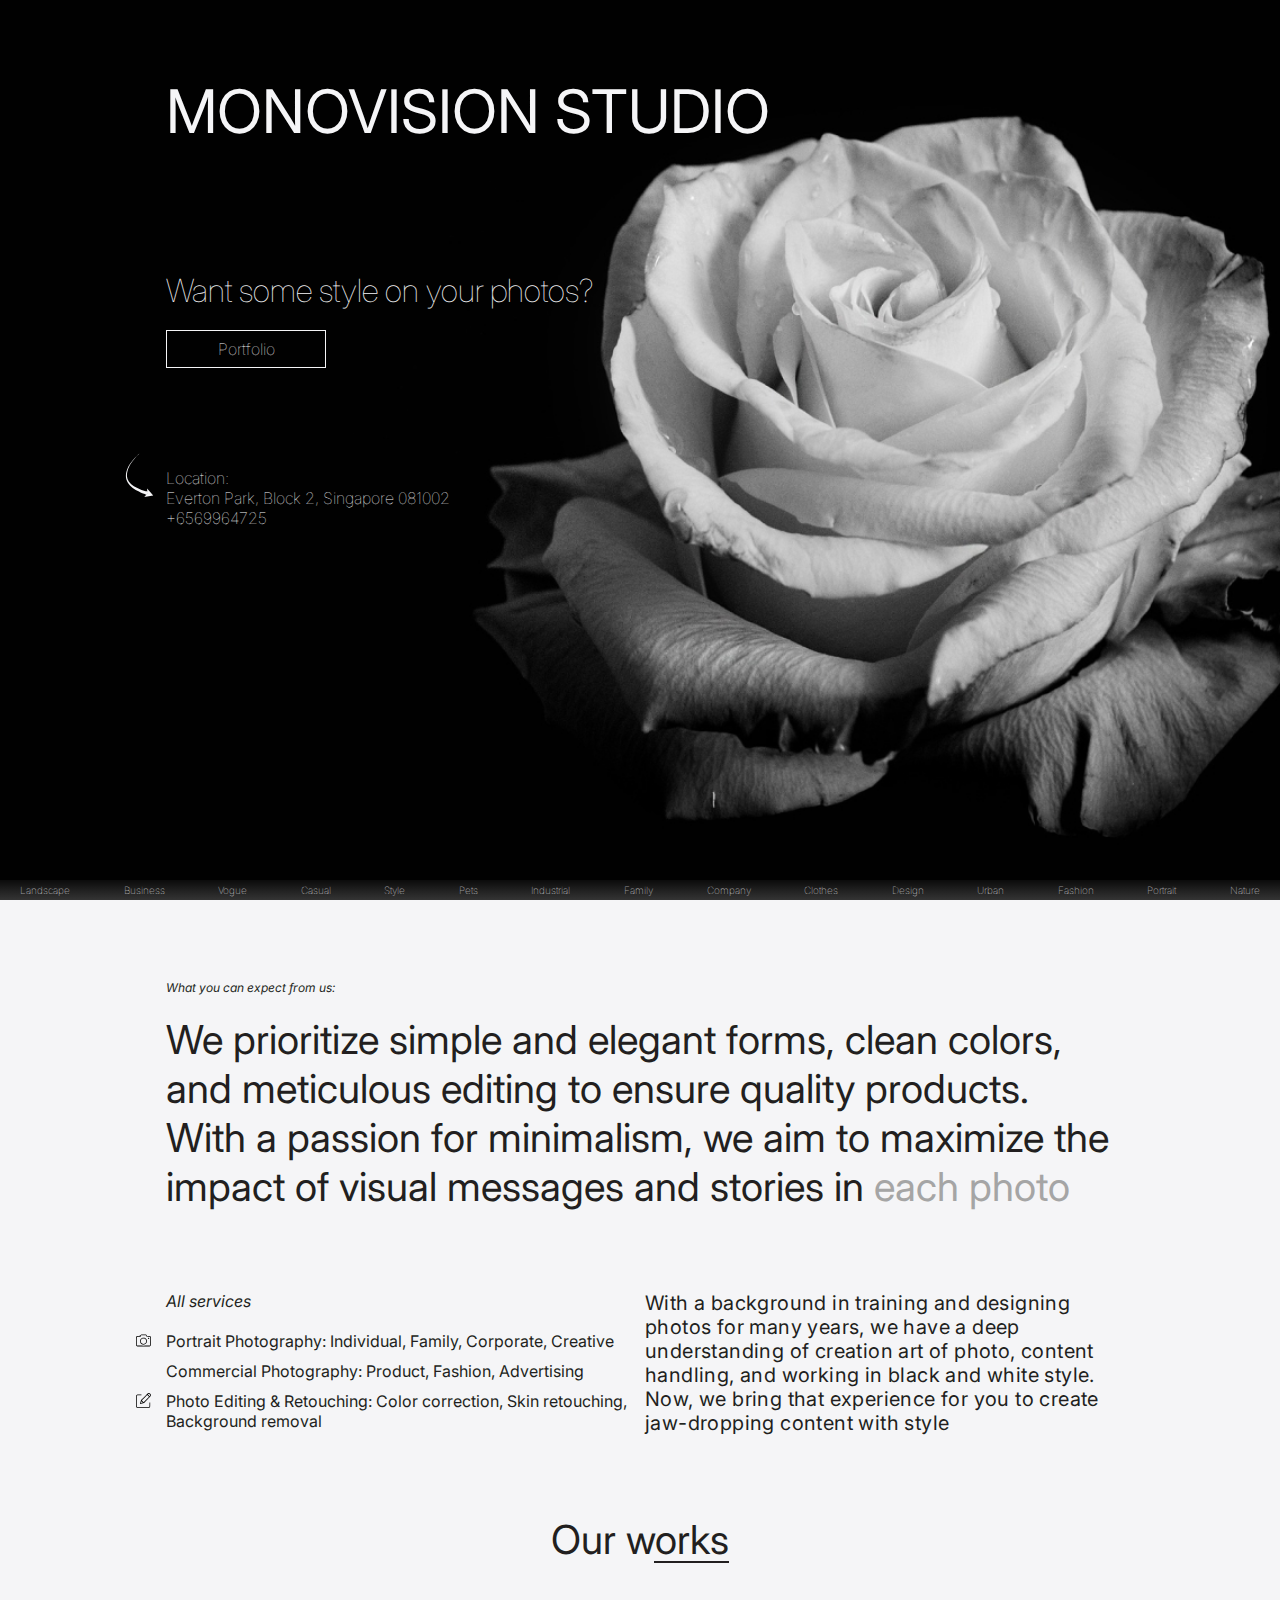
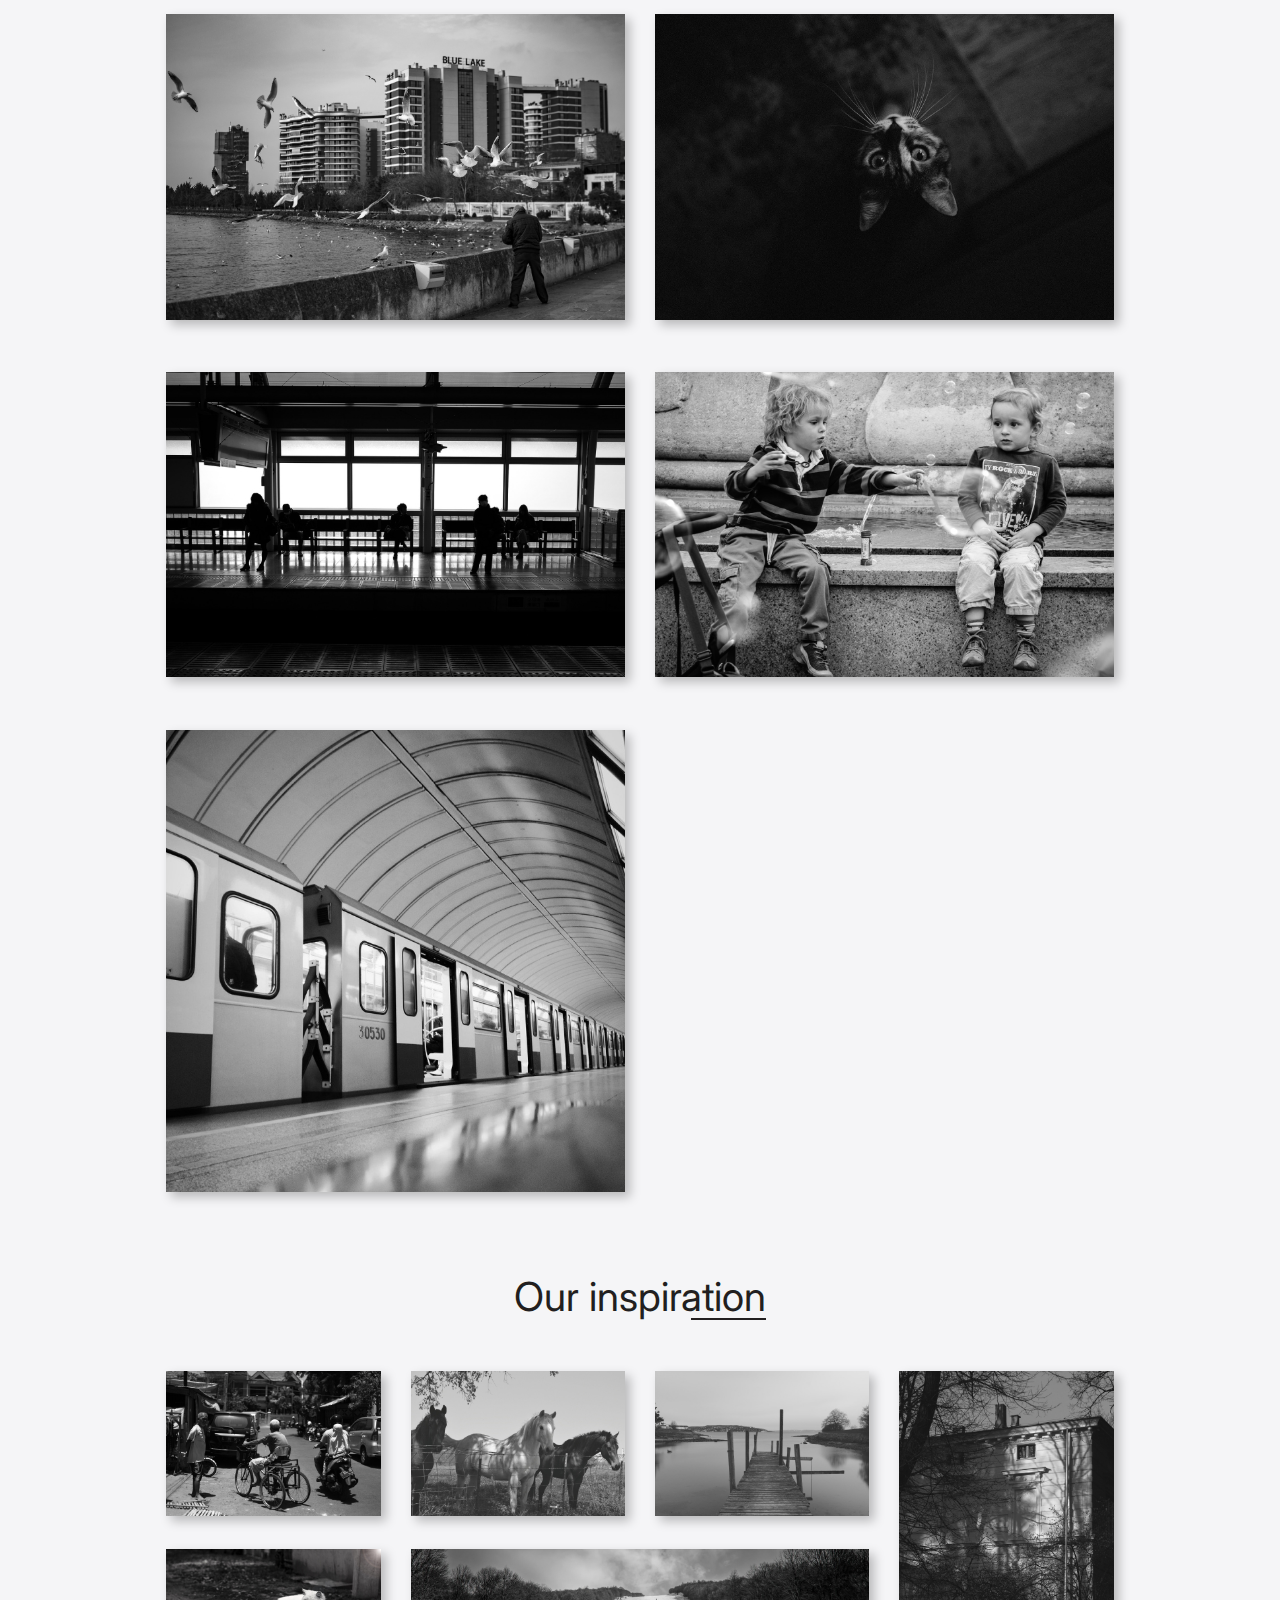
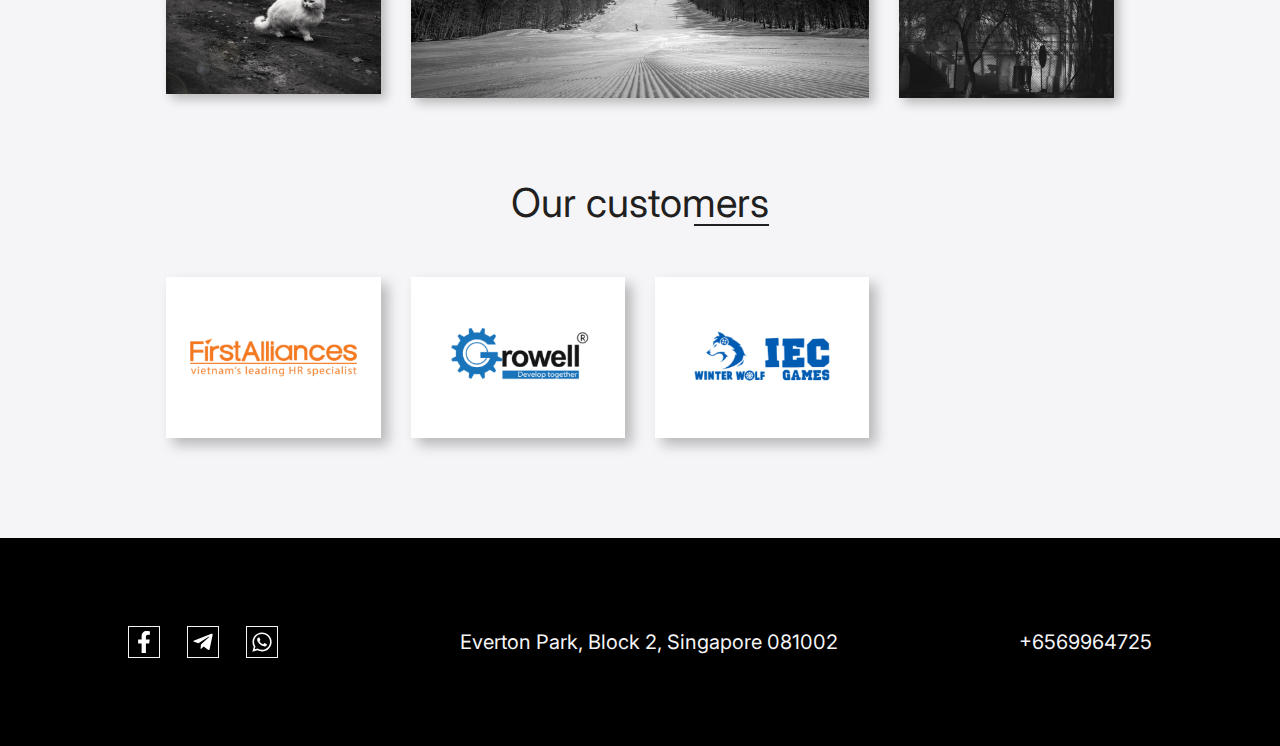
==== Project/src/index.html @ eedaa1f7 "initial commit" ====
<!DOCTYPE html>
<html lang="en">

<head>
	<meta charset="UTF-8" />
	<meta name="viewport" content="width=device-width, initial-scale=1.0" />
	<meta name="description" content="Website for Monovision Studio" />
	<meta name="author" content="Awesome student" />
	<title>Monovision Studio</title>
	<link rel="icon" type="image/x-icon" href="favicon.ico">
	<link rel="stylesheet" href="css/modern-normalize.min.css" />
	<link
		href="https://fonts.googleapis.com/css2?family=Inter:ital,opsz,wght@0,14..32,100..900;1,14..32,100..900&display=swap"
		rel="stylesheet" />
	<link rel="stylesheet"
		href="https://fonts.googleapis.com/css2?family=Material+Symbols+Outlined:opsz,wght,FILL,GRAD@24,400,0,0&icon_names=search" />
		<link rel="stylesheet" href="css/fontello.css">
	<link rel="stylesheet" href="css/style.css" />
</head>

<body>
	<main>
		<section class="promo">
			<div class="container">
				<h1 class="promo__title">Monovision Studio</h1>
				<h2 class="promo__subtitle">Want some style on your photos?</h2>
				<a href="#portfolio" class="btn">Portfolio</a>
				<div class="promo__address">
					Location:
					<address>Everton Park, Block 2, Singapore 081002</address>
					<a href="tel:+6569964725">+6569964725</a>
				</div>
			</div>
			<ul class="keywords">
				<li>Landscape</li>
				<li>Business</li>
				<li>Vogue</li>
				<li>Casual</li>
				<li>Style</li>
				<li>Pets</li>
				<li>Industrial</li>
				<li>Family</li>
				<li>Company</li>
				<li>Clothes</li>
				<li>Design</li>
				<li>Urban</li>
				<li>Fashion</li>
				<li>Portrait</li>
				<li>Nature</li>
			</ul>
		</section>
		<section class="about">
			<div class="container">
				<h2 class="about__title">What you can expect from us:</h2>
				<p class="about__text">We prioritize simple and elegant forms, clean colors, and meticulous editing to
					ensure quality products. With a passion for minimalism, we aim to maximize the impact of visual
					messages
					and stories in <span>each photo</span></p>
				<div class="services">
					<div class="services__items">
						<div class="services__item-subtitle">All services</div>
						<ul>
							<li>Portrait Photography: Individual, Family, Corporate, Creative</li>
							<li>Commercial Photography: Product, Fashion, Advertising</li>
							<li>Photo Editing & Retouching: Color correction, Skin retouching, Background removal</li>
						</ul>
					</div>
					<p class="services__text">
						With a background in training and designing photos for many years, we have a deep understanding
						of
						creation art of
						photo, content handling, and working in black and white style.
						<br>Now, we bring that experience for you to create jaw-dropping content with style
					</p>
				</div>
			</div>
		</section>
		<section id="portfolio" class="works">
			<div class="container">
				<h2 class="title"><span>Our works</span></h2>
				<div class="works__grid">
					<img src="img/works/bridge.jpg" alt="Bridge">
					<img src="img/works/cat.jpg" alt="Cat">
					<img src="img/works/train.jpg" alt="Train">
					<img src="img/works/children.jpg" alt="Children">
					<img src="img/works/underground.jpg" alt="Underground">
				</div>
			</div>
		</section>
		<section class="inspiration">
			<div class="container">
				<h2 class="title"><span>Our inspiration</span></h2>
				<div class="inspiration__grid">
					<img src="img/inspiration/man.jpg" alt="Man" id="man">
					<img src="img/inspiration/horses.jpg" alt="Horses" id="horses">
					<img src="img/inspiration/bridge.jpg" alt="Bridge" id="bridge">
					<img src="img/inspiration/tenement.jpg" alt="Tenement" id="tenement">
					<img src="img/inspiration/cat.jpg" alt="Cat" id="cat">
					<img src="img/inspiration/sky.jpg" alt="Sky" id="sky">

				</div>
			</div>
		</section>
		<section class="customers">
			<div class="container">
				<h2 class="title"><span>Our customers</span></h2>
				<div class="customers__logoes">
					<img src="logo/logo-first-alliances.jpg" alt="First Alliances">
					<img src="logo/logo-growell.jpg" alt="Growell">
					<img src="logo/logo-iec-winter-wolf.jpg" alt="IEC Winter Wolf">
				</div>
			</div>
		</section>
		<footer>
			<ul class="footer__img">
				<li><a href="#"><img src="icons/facebook.svg" alt="Facebook"></a></li>
				<li><a href="#"><img src="icons/tg.svg" alt="Telegram"></a></li>
				<li><a href="#"><img src="icons/whatsapp.svg" alt="WhatsApp"></a></li>
				

			</ul>
			<address>Everton Park, Block 2, Singapore 081002</address>
			<a href="tel:+6569964725" id="tel">+6569964725</a>
		</footer>
	</main>
</body>

</html>
---- Project/src/css/fontello.css ----
@font-face {
  font-family: 'fontello';
  src: url('../font/fontello.eot?97810196');
  src: url('../font/fontello.eot?97810196#iefix') format('embedded-opentype'),
       url('../font/fontello.woff2?97810196') format('woff2'),
       url('../font/fontello.woff?97810196') format('woff'),
       url('../font/fontello.ttf?97810196') format('truetype'),
       url('../font/fontello.svg?97810196#fontello') format('svg');
  font-weight: normal;
  font-style: normal;
}
/* Chrome hack: SVG is rendered more smooth in Windozze. 100% magic, uncomment if you need it. */
/* Note, that will break hinting! In other OS-es font will be not as sharp as it could be */
/*
@media screen and (-webkit-min-device-pixel-ratio:0) {
  @font-face {
    font-family: 'fontello';
    src: url('../font/fontello.svg?97810196#fontello') format('svg');
  }
}
*/
[class^="icon-"]:before, [class*=" icon-"]:before {
  font-family: "fontello";
  font-style: normal;
  font-weight: normal;
  speak: never;

  display: inline-block;
  text-decoration: inherit;
  width: 1em;
  margin-right: .2em;
  text-align: center;
  /* opacity: .8; */

  /* For safety - reset parent styles, that can break glyph codes*/
  font-variant: normal;
  text-transform: none;

  /* fix buttons height, for twitter bootstrap */
  line-height: 1em;

  /* Animation center compensation - margins should be symmetric */
  /* remove if not needed */
  margin-left: .2em;

  /* you can be more comfortable with increased icons size */
  /* font-size: 120%; */

  /* Font smoothing. That was taken from TWBS */
  -webkit-font-smoothing: antialiased;
  -moz-osx-font-smoothing: grayscale;

  /* Uncomment for 3D effect */
  /* text-shadow: 1px 1px 1px rgba(127, 127, 127, 0.3); */
}

.icon-facebook:before { content: '\f09a'; } /* '' */
.icon-whatsapp:before { content: '\f232'; } /* '' */
.icon-telegram:before { content: '\f2c6'; } /* '' */
---- Project/src/css/style.css ----
h1,
h2,
h3,
h4,
h5,
figure,
p,
ol,
ul {
	margin: 0;
}

ol[role="list"],
ul[role="list"] {
	list-style: none;
	padding-inline: 0;
}

h1,
h2,
h3,
h4,
h5 {
	font-size: inherit;
	font-weight: inherit;
}

img {
	display: block;
	max-inline-size: 100%;
}

:root {
	--light-color: #f5f5f7;
	--dark-color: #221f20;
	--container-padding-inline: 13%;
	--footer-padding-inline: 10%;
	@media (max-width: 768px) {
		--container-padding-inline: 6%;
		--footer-padding-inline: 6%;
	}
	@media (max-width: 576px) {
		--container-padding-inline: 15px;
		--footer-padding-inline: 15px;
	}
}

html {
	font-family: "Inter", sans-serif;
	scroll-behavior: smooth;
}

.container {
	padding: 0 var(--container-padding-inline);
}

.title {
	color: var(--dark-color, #221f20);
	text-align: center;
	font-size: 40px;
	font-weight: 400;
	line-height: normal;
	span {
		position: relative;
	}
	span::after {
		content: '';
		display: block;
		position: absolute;
		width: 75px;
		height: 2px;
		background-color: var(--dark-color, #000000);
		right: 0;
		bottom: 1px;
	}
	@media (max-width: 768px) {
		font-size: 36px;
	}
	@media (max-width: 675px) {
		font-size: 24px;
	}
}

.promo {
	position: relative;
	min-height: 100vh;
	background: url(../img/main_bg.jpg) center center / cover no-repeat;
	padding-top: 75px;
	@media (max-width: 768px) {
		& {
			background-image: url(../img/tablet_bg.jpg);
		}
	}
		@media (max-width: 576px) {
			min-height: 500px;
			padding-top: 50px;
		}
}

.promo__title {
	color: var(--light-color, #F5F5F7);
	font-size: 60px;
	font-weight: 400;
	line-height: normal;
	text-transform: uppercase;
	@media (max-width: 768px) {
		font-size: 48px;
	}
	@media (max-width: 576px) {
		font-size: 26px;
	}
}

.promo__subtitle {
	margin-top: 124px;
	color: var(--light-color, #F5F5F7);
	font-size: 32px;
	font-weight: 100;
	line-height: normal;
	@media (max-width: 768px) {
		& {
			margin-top: 80px;
		}
	}
	@media (max-width: 576px) {
		margin-top: 30px;
		font-size: 16px;
	}
}

.btn {
	display: flex;
	justify-content: center;
	align-items: center;
	text-decoration: none;
	margin-top: 20px;
	width: 160px;
	padding: 3px 10px;
	min-height: 38px;
	border: 1px solid var(--light-color, #F5F5F7);
	background: rgba(217, 217, 217, 0);
	color: var(--light-color, #F5F5F7);
	font-size: 16px;
	font-weight: 100;
	line-height: normal;
	cursor: pointer;
	transition: all 0.3s ease-out;
	@media (max-width: 576px) {
	font-size: 14px;
	width: 120px;
	min-height: 30px;
	}
}

.btn:hover {
	box-shadow: 5px 5px 10px 0px #FFFFFF9E;
	font-weight: 500;
}

.promo__address {
	position: relative;
	color: var(--light-color, #F5F5F7);
	margin-top: 100px;
	font-size: 16px;
	font-weight: 100;
	line-height: normal;

	address {
		font-style: normal;
	}

	a {
		color: var(--light-color, #F5F5F7);
		text-decoration: none;
	}

	&::before {
		content: '';
		display: block;
		position: absolute;
		left: -45px;
		top: -17px;
		width: 40px;
		height: 49px;
		background: url(../icons/arrow.svg) center center / cover no-repeat;
	}
	@media (max-width: 768px) {
		& {
			margin-top: 80px;
		}
		&::before {
			left: -40px;
		}
	}
		@media (max-width: 750px) {
		&::before {
			display: none;
		}
		}
		@media (max-width: 576px) {
			margin-top: 233px;
		}
}

.keywords {
	display: flex;
	justify-content: space-between;
	align-items: center;
	position: absolute;
	bottom: 0;
	padding: 0 360px;
	width: 100%;
	height: 20px;
	background: linear-gradient(180deg,
			rgba(255, 255, 255, 0.04) 0%,
			rgba(255, 255, 255, 0.12) 50%,
			rgba(255, 255, 255, 0.2) 100%);

	li {
		color: var(--light-color, #F5F5F7);
		list-style-type: none;
		font-size: 10px;
		font-weight: 100;
		line-height: normal;
	}
	@media (max-width: 1440px) {
		& {
			padding: 0 20px;
		}
	}
		@media (max-width: 768px) {
			& li {
				display: none;
			}
			& li:nth-child(-n+9) {
				display: list-item;
			}
		}
		@media (max-width: 576px) {
			& {
				margin-top: 10px;
			}
			& li:nth-last-child(-n + 11) {
				display: none;
			}
		}
}

.about {
	padding-top: 80px;
	background-color: var(--light-color, #F5F5F7);
	@media (max-width: 376px) {
		padding-top: 50px;
	}
}

.about__title {
	color: var(--dark-color, #221f20);
	font-size: 12px;
	font-style: italic;
	font-weight: 400;
	line-height: normal;
}

.about__text {
	width: 1100px;
	color: var(--dark-color, #221f20);
	margin-top: 20px;
	font-size: 40px;
	font-weight: 400;
	line-height: normal;

	span {
		color: #A5A5A5;
	}
	@media (max-width: 1440px) {
		width: 100%;
	}
	@media (max-width: 768px) {
		font-size: 24px;
	}
	@media (max-width: 376px) {
		font-size: 16px;
	}
}

.services {
	display: flex;
	column-gap: 10px;
	margin-top: 80px;
	@media (max-width: 768px) {
		margin-top: 40px;
		display: block;
	}
	@media (max-width: 376px) {
		margin-top: 20px;
		display: block;
	}
}

.services__items {
	width: 50%;

	ul {
		margin-top: 20px;
		padding: 0;

		li {
			position: relative;
			color: var(--dark-color, #221f20);
			list-style-type: none;
			margin-top: 10px;
			font-size: 16px;
			font-weight: 400;
			line-height: normal;

			&:first-child::before {
				content: '';
				display: block;
				position: absolute;
				width: 15px;
				height: 15px;
				background: url(../icons/camera.svg) center center / cover no-repeat;
				left: -30px;
				top: 2px;
			}
			&:nth-child(3)::before {
				content: '';
				display: block;
				position: absolute;
				width: 15px;
				height: 15px;
				background: url(../icons/edit.svg) center center / cover no-repeat;
				left: -30px;
				top: 2px;
			}
		}
	}
	@media (max-width: 768px) {
		width: 100%;
	}
	@media (max-width: 376px) {
		& ul li {
			margin-top: 5px;
			font-size: 14px;
		}
	}
}

.services__item-subtitle {
	color: var(--dark-color, #221f20);
	font-size: 16px;
	font-style: italic;
	font-weight: 400;
	line-height: normal;
	@media (max-width: 376px) {
			font-size: 12px;
		}
}

.services__text {
	width: 50%;
	color: var(--dark-color, #221f20);
	font-size: 20px;
	font-weight: 400;
	line-height: normal;
	letter-spacing: 0.4px;
	transition: all 0.5s;
	@media (max-width: 768px) {
		margin-top: 40px;
		width: 100%;
	}
	@media (max-width: 376px) {
		margin-top: 20px;
		font-size: 12px;
	}
}

.services__text::selection {
	background-color: #000000;
	color: var(--light-color);
}

.works {
	padding-top: 80px;
	background-color: var(--light-color, #F5F5F7);
	@media (max-width: 768px) {
		padding-top: 50px;
	}
}

.works__grid {
	display: grid;
	grid-template-columns: 1fr 1fr;
	grid-template-rows: repeat(2, 1fr) 1.5fr;
	column-gap: 30px;
	row-gap: 50px;
	margin-top: 50px;
	img {
		width: 100%;
		box-shadow: 5px 5px 10px 0px #00000040;
	}
	@media (max-width: 768px) {
		margin-top: 40px;
		column-gap: 20px;
		row-gap: 30px;
	}
	@media (max-width: 576px) {
	grid-template-columns: 1fr;
	grid-template-rows: repeat(4, 1fr) 1.5fr;
	column-gap: 0px;
	row-gap: 30px;
	}
}

.inspiration {
	padding-top: 80px;
	background-color: var(--light-color, #F5F5F7);
	@media (max-width: 768px) {
		padding-top: 50px;
	}
}

.inspiration__grid {
	margin-top: 50px;
	display: grid;
	grid-template-columns: repeat(4, 1fr);
	grid-template-rows: repeat(2, 1fr);
	gap: 30px;

	img {
		box-shadow: 5px 5px 10px 0px #00000040;
	}
	@media (max-width: 768px) {
		margin-top: 40px;
		grid-template-columns: repeat(2, 1fr);
		grid-template-rows: repeat(4, 1fr);
		column-gap: 20px;
		#tenement {
				grid-column: 2/3;
				grid-row: 2/4;
				height: 100%;
			}
		
			#sky {
				grid-row: 4/5;
				grid-column: 1/3;
			}
		
			#bridge {
				grid-row: 2/3;
			}
		
			#cat {
				grid-row: 3/4;
			}
	}
	@media (max-width: 576px) {
		& {
			grid-template-columns: 1fr;
			grid-template-rows: 1fr 1fr 1fr 2fr 1fr 0.5fr;
			#horses {
				grid-row: 2/3;
			}
			#man {
				grid-row: 1/2;
			}
			#bridge {
				grid-row: 3/4;
			}
			#tenement {
				grid-row: 4/5;
				grid-column: 1/2;
			}
			#cat {
				grid-row: 5/6;
			}
			#sky {
				grid-row: 6/7;
				grid-column: 1/2;
				object-fit: cover;
				align-self: start;
			}
		}
		& img {
			width: 100%;
			height: 100%;;
		}
	}
}

#tenement {
	grid-row: 1/3;
	grid-column: 4/5;
	height: 100%;
}

#sky {
	grid-column: 2/4;
}

.customers {
	padding-top: 80px;
	padding-bottom: 100px;
	background-color: var(--light-color, #F5F5F7);
	@media (max-width: 768px) {
		padding-top: 50px;
		padding-bottom: 50px;
	}
}

.customers__logoes {
	display: flex;
	margin-top: 50px;
	column-gap: 30px;
	row-gap: 30px;
	flex-wrap: wrap;
	img {
		width: calc((100% - 90px) / 4);
		box-shadow: 7px 7px 12px 0px #00000040;
	}
	@media (max-width: 768px) {
		row-gap: 20px;
	}
	@media (max-width: 576px) {
		& {
		margin-top: 30px;
		row-gap: 20px;
		justify-content: space-between;
		}
		& img {
			width: calc((100% - 30px) / 2);
		}
	}

}

footer {
	padding: 88px var(--footer-padding-inline);
	background: #000000;
	display: flex;
	align-items: center;
	justify-content: space-between;
	address {
		color: var(--light-color,#F5F5F7);
		font-weight: 400;
		font-size: 20px;
		line-height: 24.2px;
		letter-spacing: 0%;
		font-style: normal;
	}
		a {
			color: var(--light-color, #F5F5F7);
			text-decoration: none;
			font-weight: 400;
			font-size: 20px;
			line-height: 24.2px;
			letter-spacing: 0%;
			font-style: normal;
		}

	@media (max-width: 768px) {
		& {
		display: flex;
		flex-direction: column;
		align-items: flex-start;
		padding-top: 30px;
		padding-bottom: 40px;
		}
		& address {
			margin-top: 30px;
			font-size: 16px;
		}
		& #tel {
			display: block;
			margin-top: 30px;
			font-size: 16px;
		}
	}
	@media (max-width: 576px) {
		& {
		align-items: center;
		justify-content: center;
		}
		& address {
			order: 2;
		}
		& #tel {
			order: 1;
		}
	}	
}

.footer__img {
	display: flex;
	column-gap: 30px;
	li {
		width: 32px;
		height: 32px;
		list-style: none;
		border: 1px solid var(--light-color, #F5F5F7);

		a {
			display: flex;
			justify-content: center;
			align-items: center;
			width: 100%;
			height: 100%;			
		}
	}
	&  {
		padding: 0;
		column-gap: 27px;
	}
}
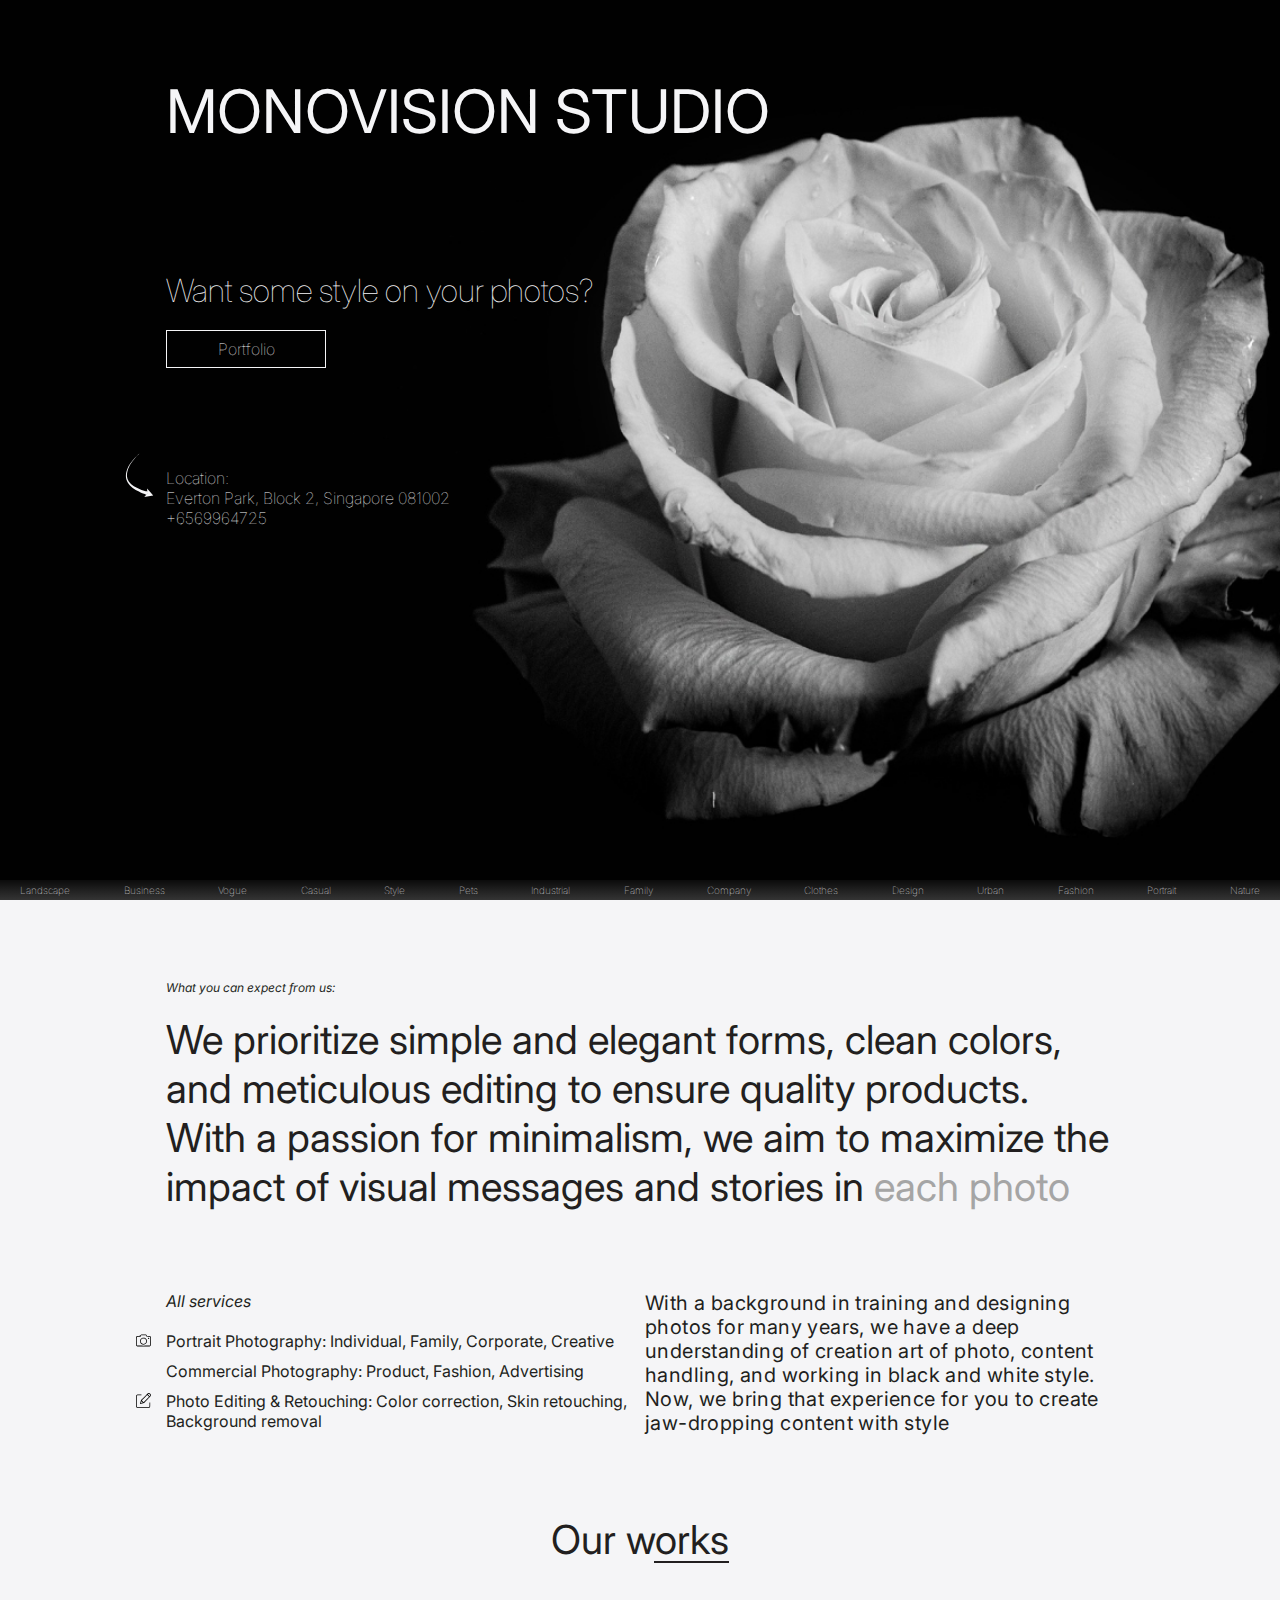
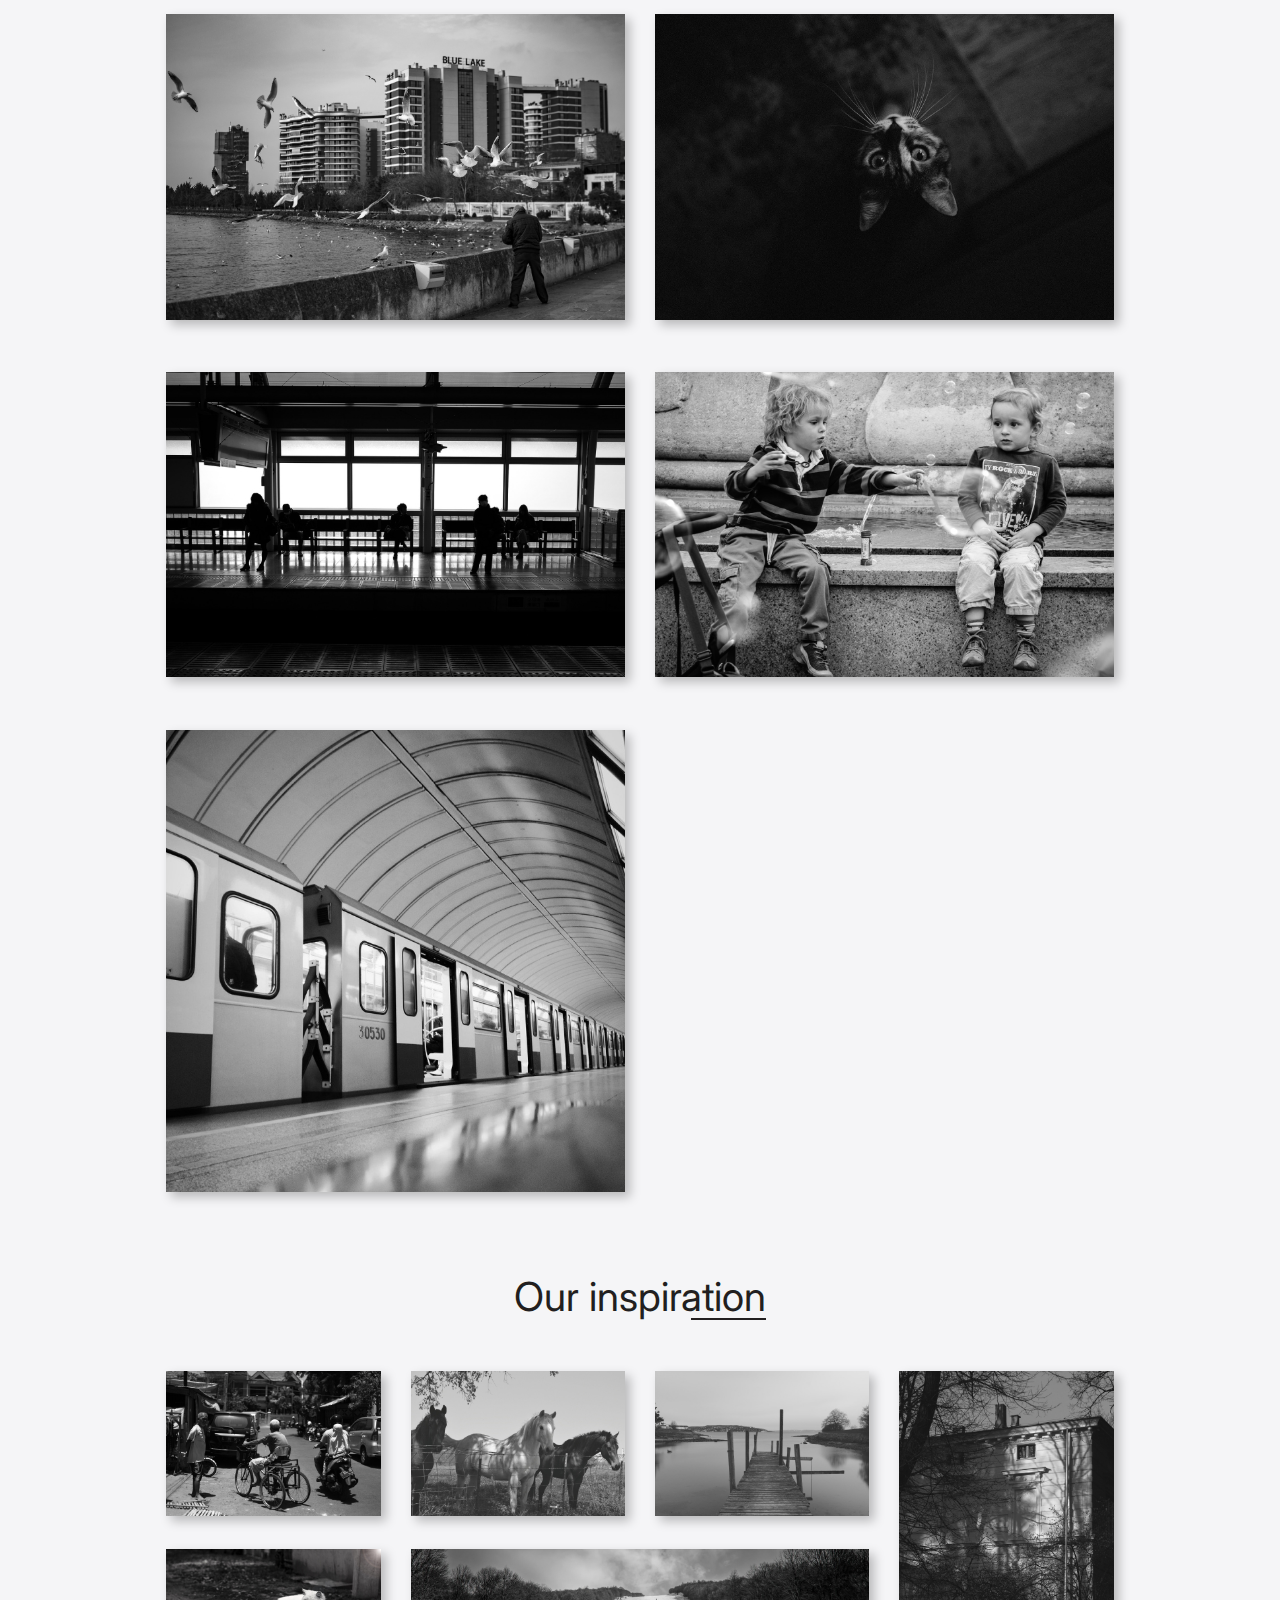
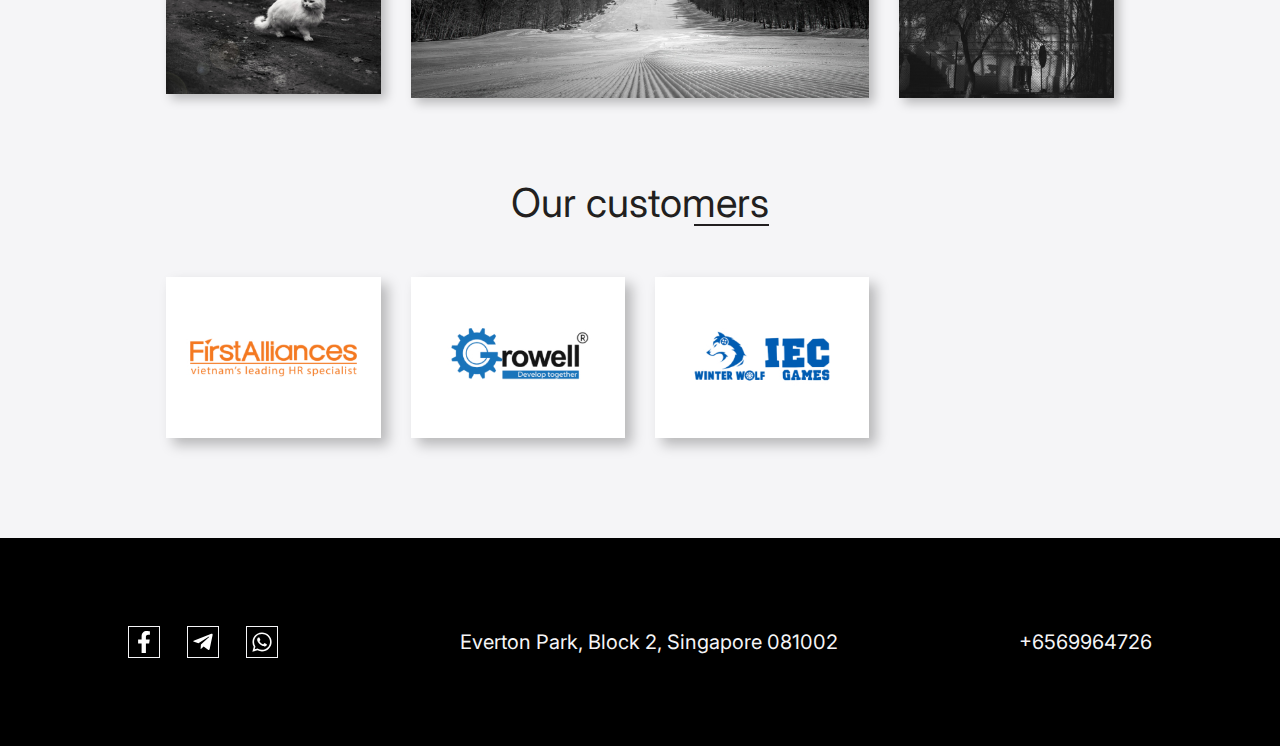
==== commit 82a3e79c: "Change tel number" ====
--- a/Project/src/index.html
+++ b/Project/src/index.html
@@ -6,7 +6,7 @@
 	<meta name="viewport" content="width=device-width, initial-scale=1.0" />
 	<meta name="description" content="Website for Monovision Studio" />
 	<meta name="author" content="Awesome student" />
-	<title>Monovision Studio</title>
+	<title>Monovision studio</title>
 	<link rel="icon" type="image/x-icon" href="favicon.ico">
 	<link rel="stylesheet" href="css/modern-normalize.min.css" />
 	<link
@@ -22,7 +22,7 @@
 	<main>
 		<section class="promo">
 			<div class="container">
-				<h1 class="promo__title">Monovision Studio</h1>
+				<h1 class="promo__title">Monovision studio</h1>
 				<h2 class="promo__subtitle">Want some style on your photos?</h2>
 				<a href="#portfolio" class="btn">Portfolio</a>
 				<div class="promo__address">
@@ -120,7 +120,7 @@
 
 			</ul>
 			<address>Everton Park, Block 2, Singapore 081002</address>
-			<a href="tel:+6569964725" id="tel">+6569964725</a>
+			<a href="tel:+6569964726" id="tel">+6569964726</a>
 		</footer>
 	</main>
 </body>
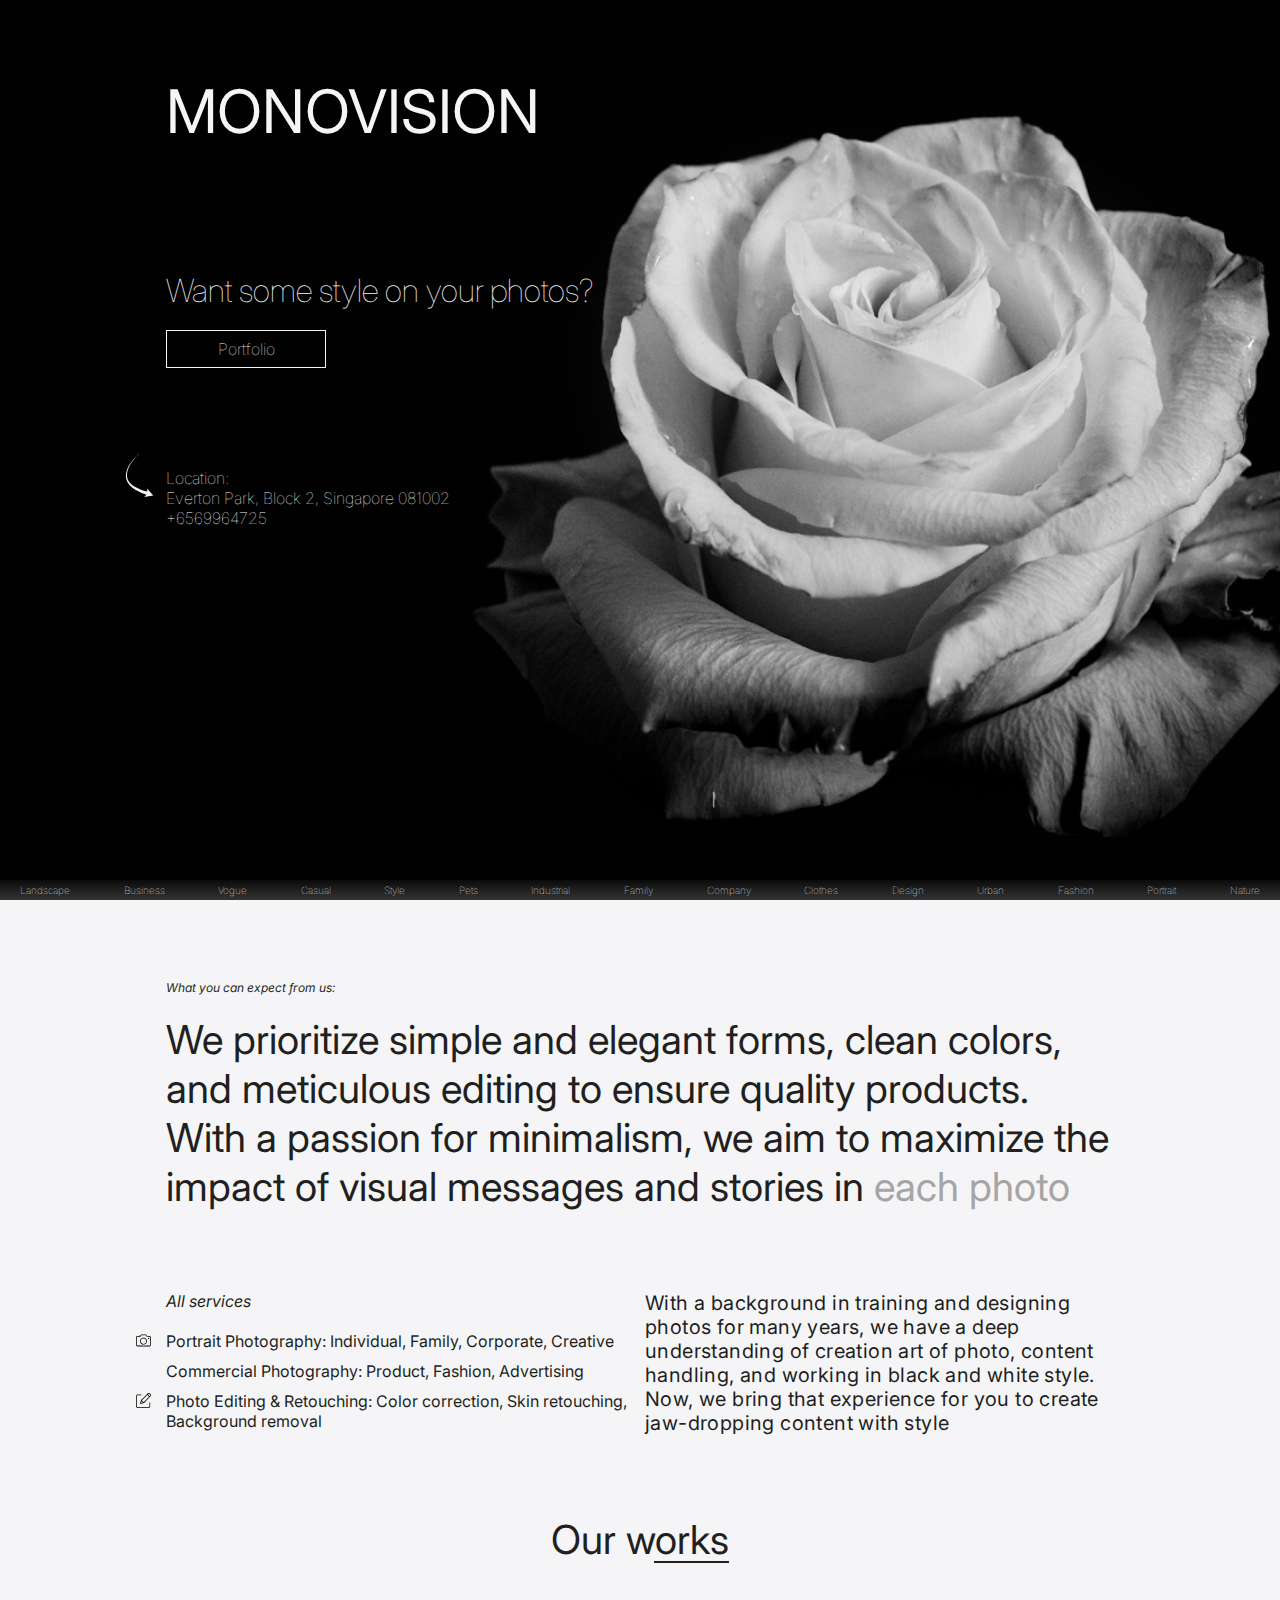
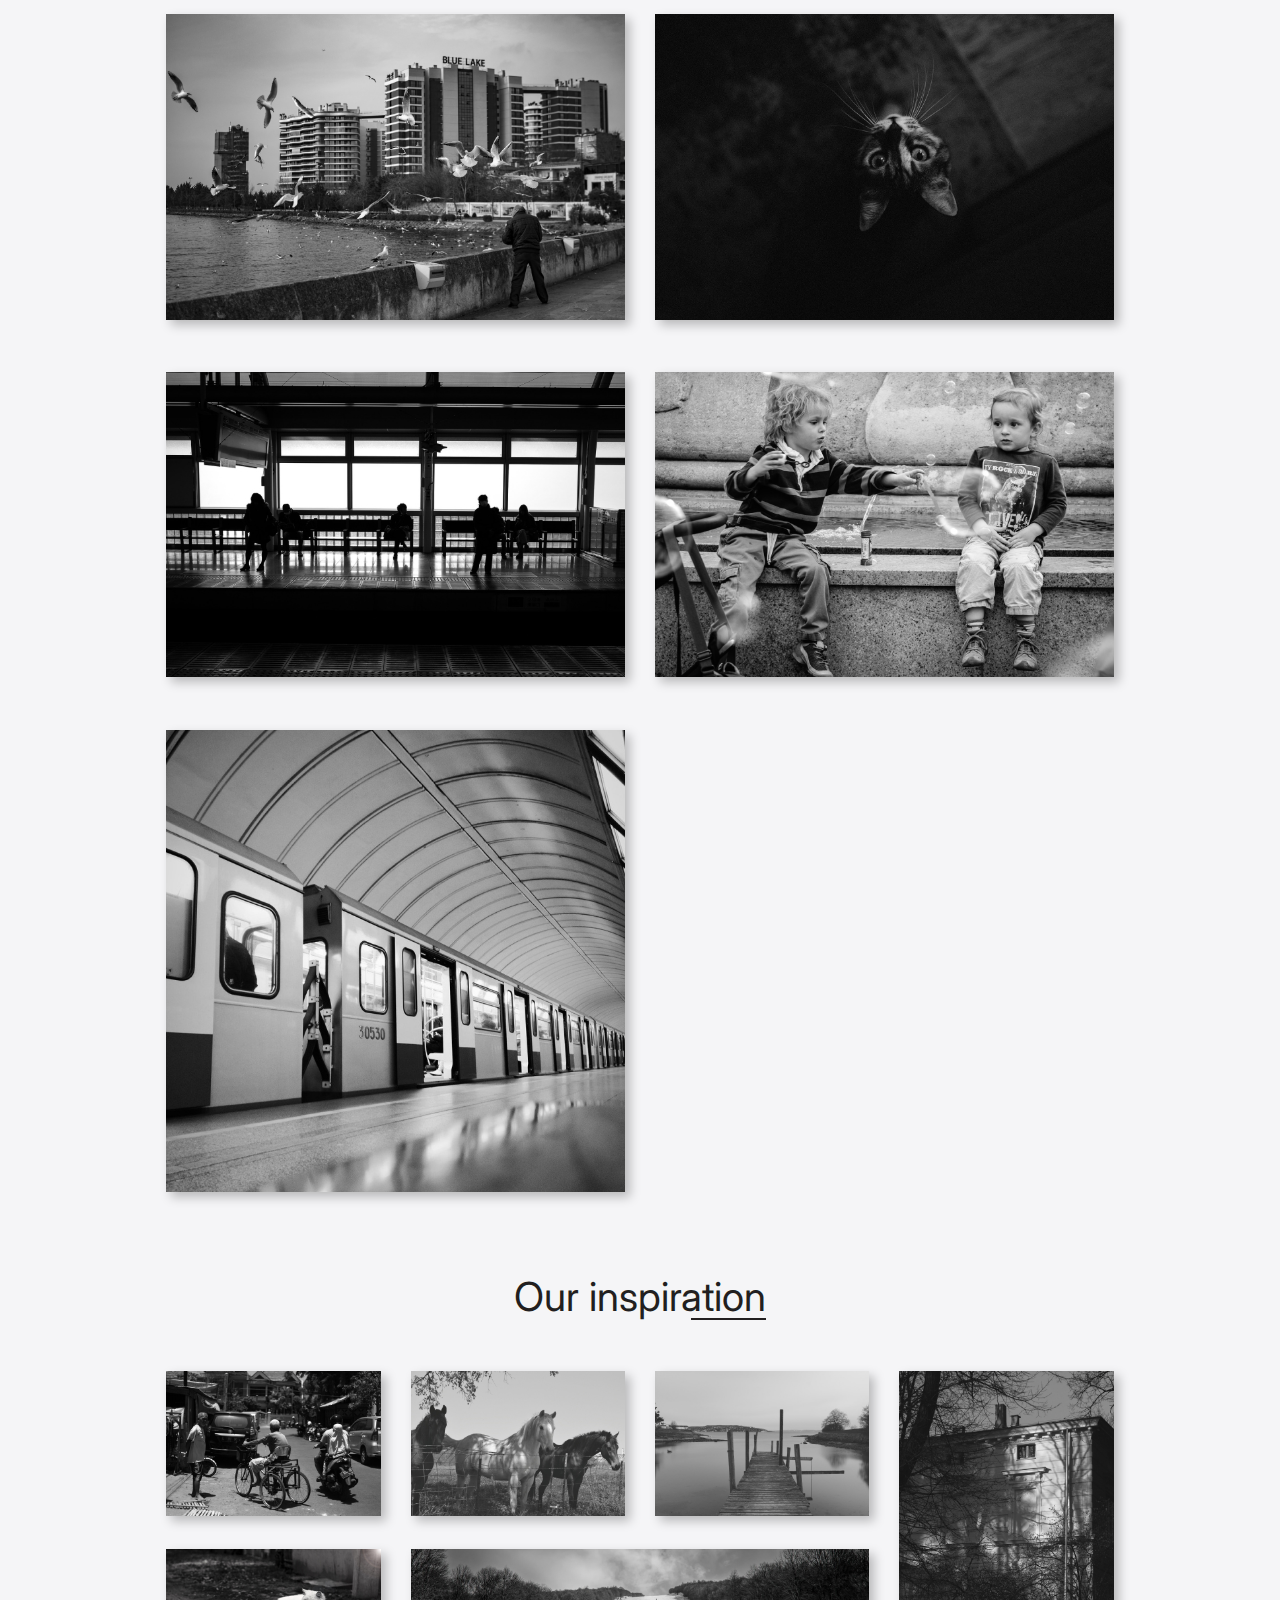
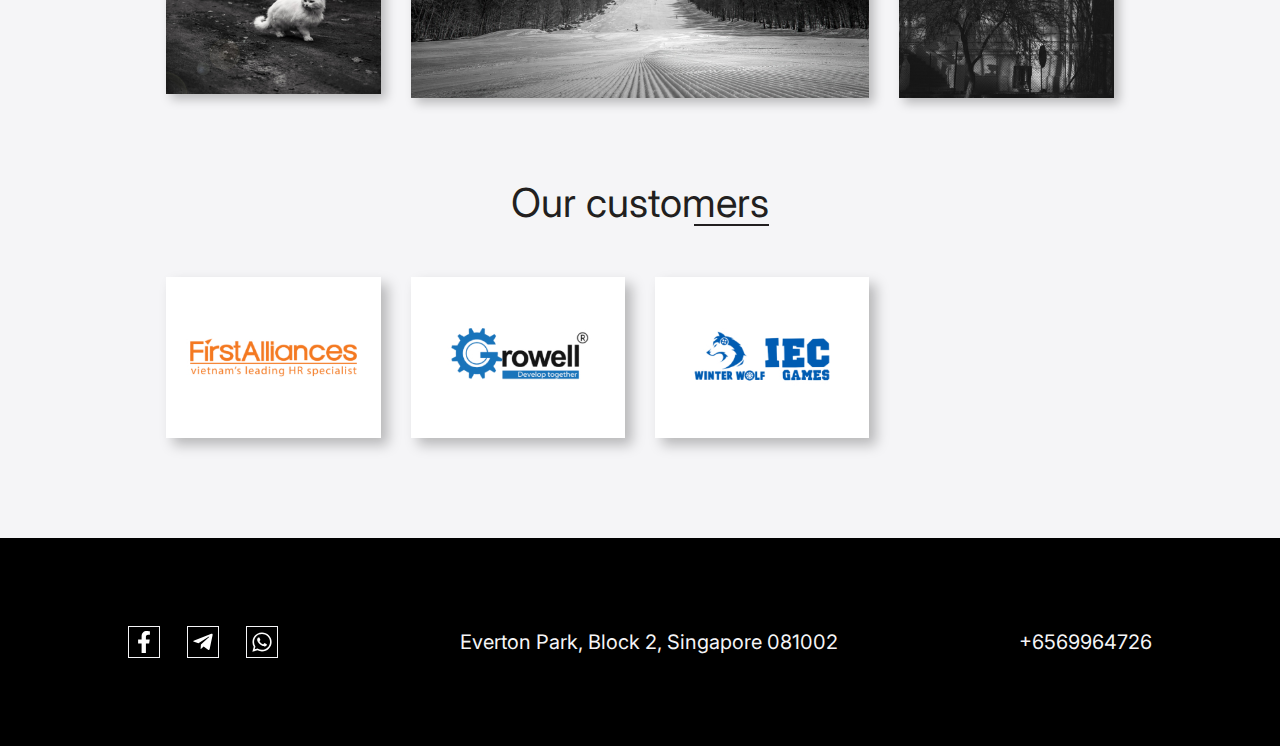
==== commit 590050b0: "main title changed" ====
--- a/Project/src/index.html
+++ b/Project/src/index.html
@@ -22,7 +22,7 @@
 	<main>
 		<section class="promo">
 			<div class="container">
-				<h1 class="promo__title">Monovision studio</h1>
+				<h1 class="promo__title">Monovision</h1>
 				<h2 class="promo__subtitle">Want some style on your photos?</h2>
 				<a href="#portfolio" class="btn">Portfolio</a>
 				<div class="promo__address">
